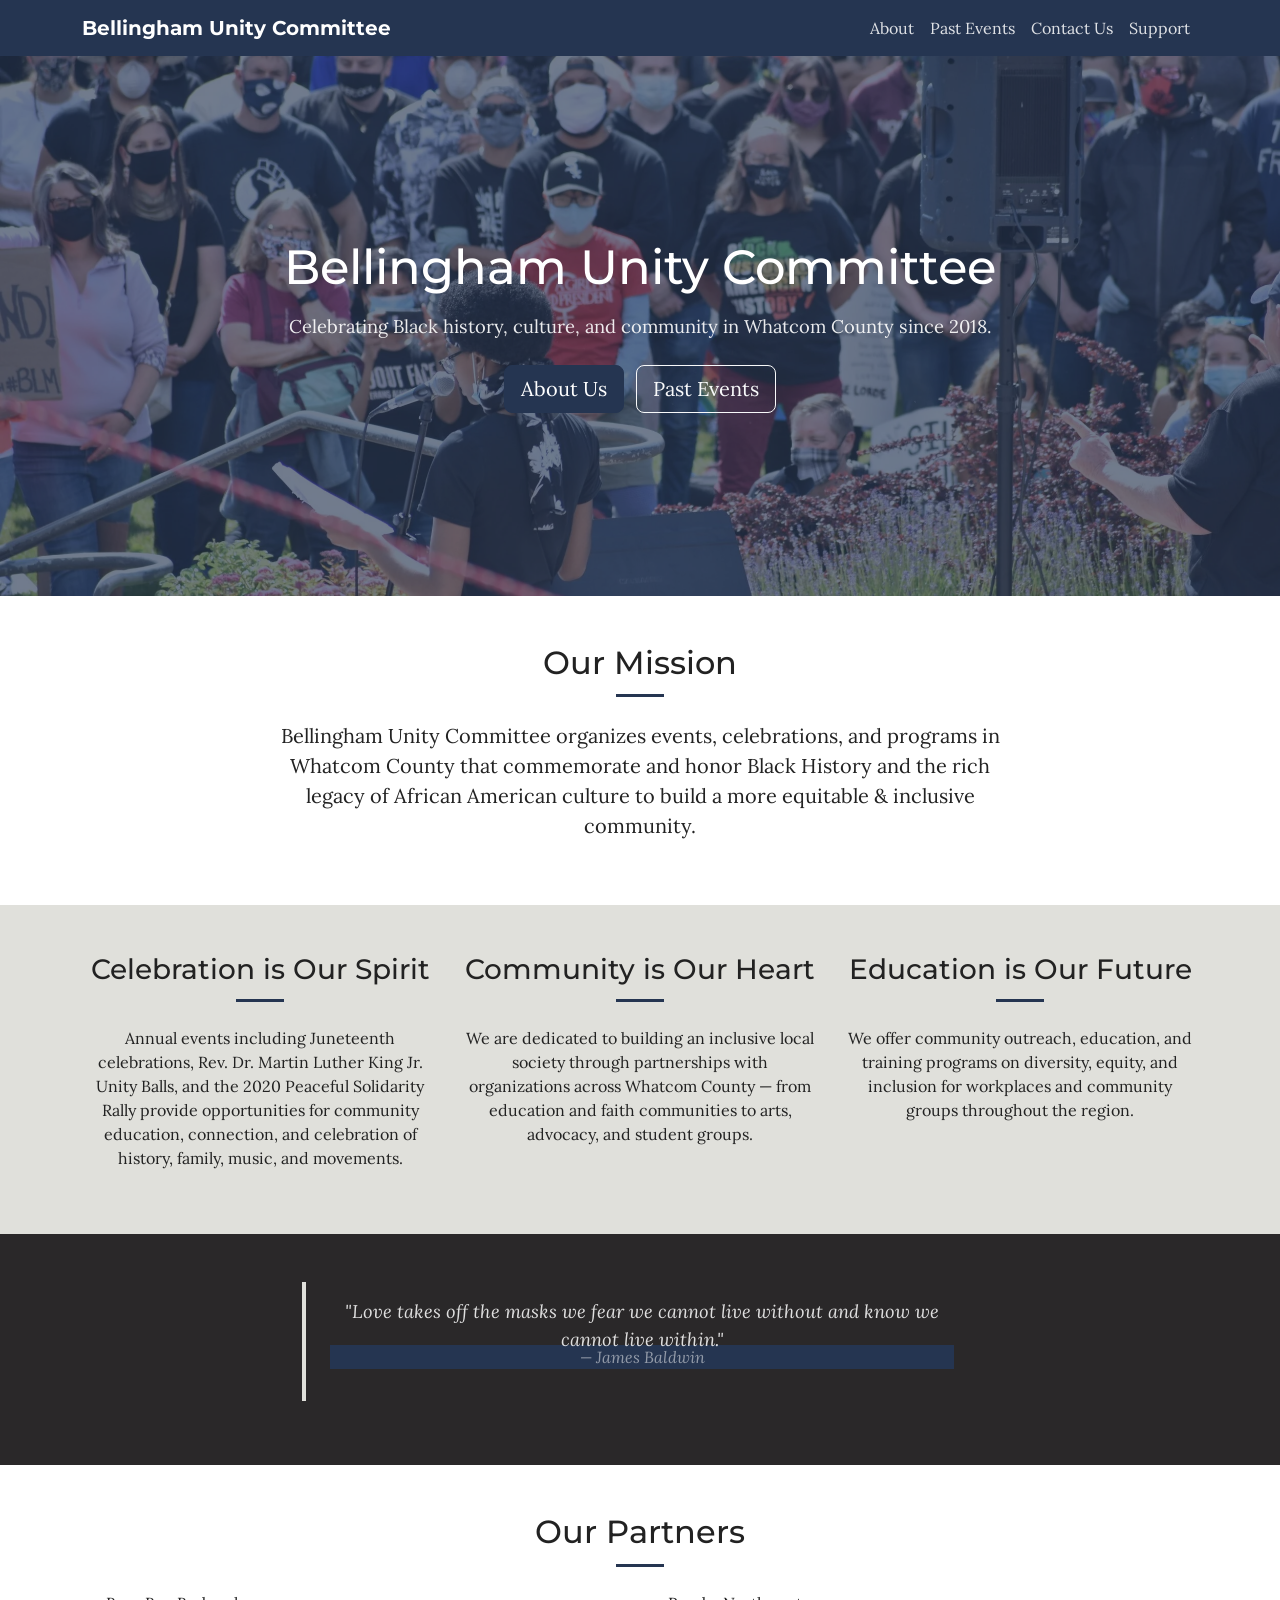
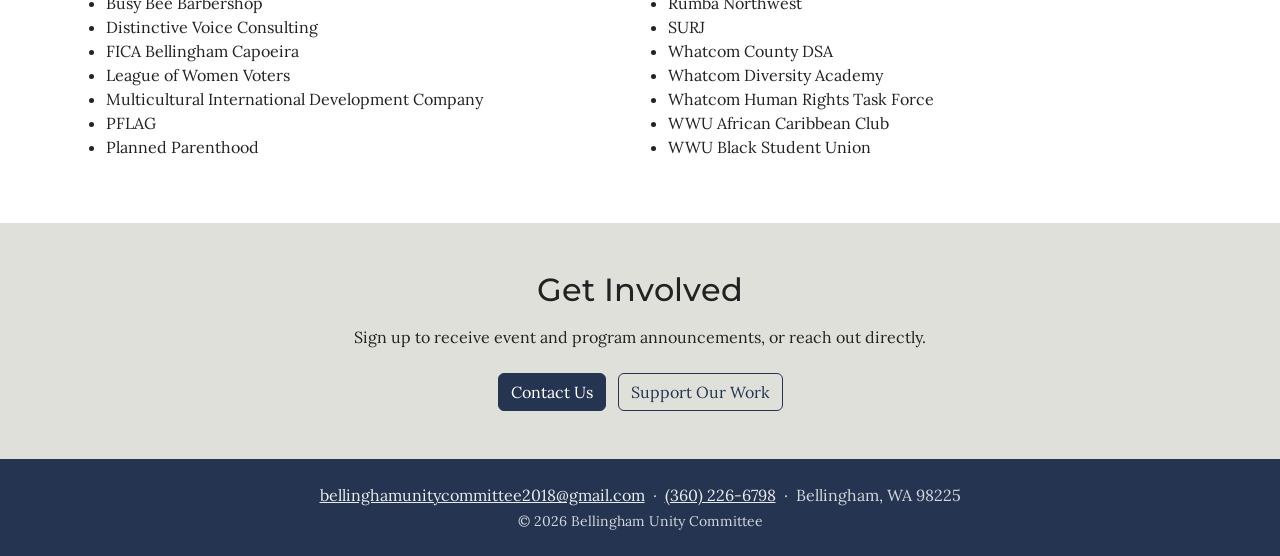
==== index.html @ 89a7ebea "converted to static site" ====
<!DOCTYPE html>
<html lang="en">
<head>
  <meta charset="UTF-8" />
  <meta name="viewport" content="width=device-width, initial-scale=1.0" />
  <meta name="description" content="Bellingham Unity Committee organizes events and programs in Whatcom County that commemorate and honor Black History and African American culture." />
  <title>Bellingham Unity Committee</title>
  <link href="https://cdn.jsdelivr.net/npm/bootstrap@5.3.3/dist/css/bootstrap.min.css" rel="stylesheet" />
  <link href="style.css" rel="stylesheet" />
</head>
<body>

  <nav class="navbar navbar-expand-lg navbar-dark">
    <div class="container">
      <a class="navbar-brand" href="index.html">Bellingham Unity Committee</a>
      <button class="navbar-toggler" type="button" data-bs-toggle="collapse" data-bs-target="#navbarNav" aria-controls="navbarNav" aria-expanded="false" aria-label="Toggle navigation">
        <span class="navbar-toggler-icon"></span>
      </button>
      <div class="collapse navbar-collapse" id="navbarNav">
        <ul class="navbar-nav ms-auto">
          <li class="nav-item"><a class="nav-link" href="about.html">About</a></li>
          <li class="nav-item"><a class="nav-link" href="pastevents.html">Past Events</a></li>
          <li class="nav-item"><a class="nav-link" href="contact.html">Contact Us</a></li>
          <li class="nav-item"><a class="nav-link" href="support.html">Support</a></li>
        </ul>
      </div>
    </div>
  </nav>

  <!-- Hero -->
  <div class="site-hero" style="background-image: url('assets/img/hero.jpg');">
    <div class="container hero-content text-center py-5">
      <h1 class="mb-3">Bellingham Unity Committee</h1>
      <p class="mb-4">Celebrating Black history, culture, and community in Whatcom County since 2018.</p>
      <a href="about.html" class="btn btn-primary btn-lg me-2">About Us</a>
      <a href="pastevents.html" class="btn btn-outline-light btn-lg">Past Events</a>
    </div>
  </div>

  <!-- Mission -->
  <section class="py-5">
    <div class="container text-center" style="max-width: 780px;">
      <h2 class="mb-2">Our Mission</h2>
      <hr class="section-divider" />
      <p class="lead">Bellingham Unity Committee organizes events, celebrations, and programs in Whatcom County that commemorate and honor Black History and the rich legacy of African American culture to build a more equitable &amp; inclusive community.</p>
    </div>
  </section>

  <!-- Three pillars -->
  <section class="section-light py-5">
    <div class="container">
      <div class="row g-4 text-center">
        <div class="col-md-4">
          <h3 class="mb-2">Celebration is Our Spirit</h3>
          <hr class="section-divider" />
          <p>Annual events including Juneteenth celebrations, Rev. Dr. Martin Luther King Jr. Unity Balls, and the 2020 Peaceful Solidarity Rally provide opportunities for community education, connection, and celebration of history, family, music, and movements.</p>
        </div>
        <div class="col-md-4">
          <h3 class="mb-2">Community is Our Heart</h3>
          <hr class="section-divider" />
          <p>We are dedicated to building an inclusive local society through partnerships with organizations across Whatcom County — from education and faith communities to arts, advocacy, and student groups.</p>
        </div>
        <div class="col-md-4">
          <h3 class="mb-2">Education is Our Future</h3>
          <hr class="section-divider" />
          <p>We offer community outreach, education, and training programs on diversity, equity, and inclusion for workplaces and community groups throughout the region.</p>
        </div>
      </div>
    </div>
  </section>

  <!-- Quote -->
  <section class="section-dark py-5">
    <div class="container" style="max-width: 700px;">
      <blockquote class="pull-quote text-center mx-auto">
        <p class="mb-2">"Love takes off the masks we fear we cannot live without and know we cannot live within."</p>
        <footer class="blockquote-footer text-white-50">James Baldwin</footer>
      </blockquote>
    </div>
  </section>

  <!-- Partners -->
  <section class="py-5">
    <div class="container">
      <h2 class="text-center mb-2">Our Partners</h2>
      <hr class="section-divider" />
      <ul class="partner-list">
        <li>Busy Bee Barbershop</li>
        <li>Distinctive Voice Consulting</li>
        <li>FICA Bellingham Capoeira</li>
        <li>League of Women Voters</li>
        <li>Multicultural International Development Company</li>
        <li>PFLAG</li>
        <li>Planned Parenthood</li>
        <li>Rumba Northwest</li>
        <li>SURJ</li>
        <li>Whatcom County DSA</li>
        <li>Whatcom Diversity Academy</li>
        <li>Whatcom Human Rights Task Force</li>
        <li>WWU African Caribbean Club</li>
        <li>WWU Black Student Union</li>
      </ul>
    </div>
  </section>

  <!-- CTA -->
  <section class="section-light py-5 text-center">
    <div class="container">
      <h2 class="mb-3">Get Involved</h2>
      <p class="mb-4">Sign up to receive event and program announcements, or reach out directly.</p>
      <a href="contact.html" class="btn btn-primary me-2">Contact Us</a>
      <a href="support.html" class="btn btn-outline-primary">Support Our Work</a>
    </div>
  </section>

  <footer class="py-4">
    <div class="container text-center">
      <p class="mb-1">
        <a href="mailto:bellinghamunitycommittee2018@gmail.com">bellinghamunitycommittee2018@gmail.com</a>
        &nbsp;&middot;&nbsp;
        <a href="tel:+13602266798">(360) 226-6798</a>
        &nbsp;&middot;&nbsp; Bellingham, WA 98225
      </p>
      <p class="small mb-0">&copy; 2026 Bellingham Unity Committee</p>
    </div>
  </footer>

  <script src="https://cdn.jsdelivr.net/npm/bootstrap@5.3.3/dist/js/bootstrap.bundle.min.js"></script>
</body>
</html>
---- style.css ----
@import url('https://fonts.googleapis.com/css2?family=Lora:ital@0;1&family=Montserrat:wght@400;600;700&display=swap');

:root {
  --primary:    #253551;
  --dark-bg:    #2a2829;
  --light-bg:   #e0e0db;
  --text:       #222;
  --text-muted: #555;
}

body {
  font-family: 'Lora', serif;
  color: var(--text);
  background: #fff;
}

h1, h2, h3, h4, .navbar-brand {
  font-family: 'Montserrat', sans-serif;
}

/* ----- Navbar ----- */
.navbar {
  background-color: var(--primary) !important;
}
.navbar-brand {
  color: #fff !important;
  font-weight: 700;
}
.navbar-brand:hover { color: #e0e0db !important; }
.nav-link { color: rgba(255,255,255,0.85) !important; }
.nav-link:hover, .nav-link.active { color: #fff !important; }

/* ----- Hero ----- */
.site-hero {
  position: relative;
  background-size: cover;
  background-position: center;
  min-height: 60vh;
  display: flex;
  align-items: center;
}
.site-hero::before {
  content: '';
  position: absolute;
  inset: 0;
  background: rgba(37, 53, 81, 0.65);
}
.site-hero .hero-content {
  position: relative;
  z-index: 1;
}
.site-hero h1 {
  font-size: clamp(1.8rem, 4vw, 3rem);
  color: #fff;
}
.site-hero p {
  font-size: 1.15rem;
  color: rgba(255,255,255,0.9);
}

/* ----- Page header (inner pages) ----- */
.page-header {
  background-color: var(--primary);
  padding: 3rem 0 2rem;
}
.page-header h1 {
  color: #fff;
  margin: 0;
}

/* ----- Sections ----- */
.section-light  { background-color: var(--light-bg); }
.section-dark   { background-color: var(--dark-bg); color: #fff; }
.section-dark h2, .section-dark h3 { color: #fff; }

/* ----- Divider ----- */
.section-divider {
  width: 3rem;
  height: 3px;
  background-color: var(--primary);
  margin: 0.75rem auto 1.5rem;
  border: none;
  opacity: 1;
}
.section-dark .section-divider { background-color: var(--light-bg); }

/* ----- Buttons ----- */
.btn-primary {
  background-color: var(--primary);
  border-color: var(--primary);
}
.btn-primary:hover, .btn-primary:focus {
  background-color: #1a2740;
  border-color: #1a2740;
}
.btn-outline-primary {
  color: var(--primary);
  border-color: var(--primary);
}
.btn-outline-primary:hover {
  background-color: var(--primary);
  border-color: var(--primary);
}

/* ----- Links ----- */
a { color: var(--primary); }
a:hover { color: #1a2740; }

/* ----- Event cards ----- */
.event-card img {
  width: 100%;
  height: 220px;
  object-fit: cover;
}
.event-card .card {
  border: none;
  box-shadow: 0 2px 8px rgba(0,0,0,0.1);
  height: 100%;
}
.event-card .card-body { display: flex; flex-direction: column; }
.event-card .card-body .btn { margin-top: auto; align-self: flex-start; }

/* ----- Event detail page ----- */
.event-detail img {
  width: 100%;
  max-height: 420px;
  object-fit: cover;
  border-radius: 4px;
}
.event-back-link {
  font-family: 'Montserrat', sans-serif;
  font-size: 0.9rem;
}

/* ----- Partners ----- */
.partner-list {
  column-count: 2;
  column-gap: 2rem;
  list-style: disc;
  padding-left: 1.5rem;
}
@media (max-width: 576px) {
  .partner-list { column-count: 1; }
}

/* ----- Blockquote ----- */
.pull-quote {
  border-left: 4px solid var(--primary);
  padding: 1rem 1.5rem;
  font-style: italic;
  font-size: 1.15rem;
  color: var(--text-muted);
}
.section-dark .pull-quote {
  border-left-color: var(--light-bg);
  color: rgba(255,255,255,0.85);
}

/* ----- Footer ----- */
footer {
  background-color: var(--primary);
  color: rgba(255,255,255,0.8);
}
footer a { color: rgba(255,255,255,0.9); }
footer a:hover { color: #fff; }
footer h5 { color: #fff; font-family: 'Montserrat', sans-serif; }
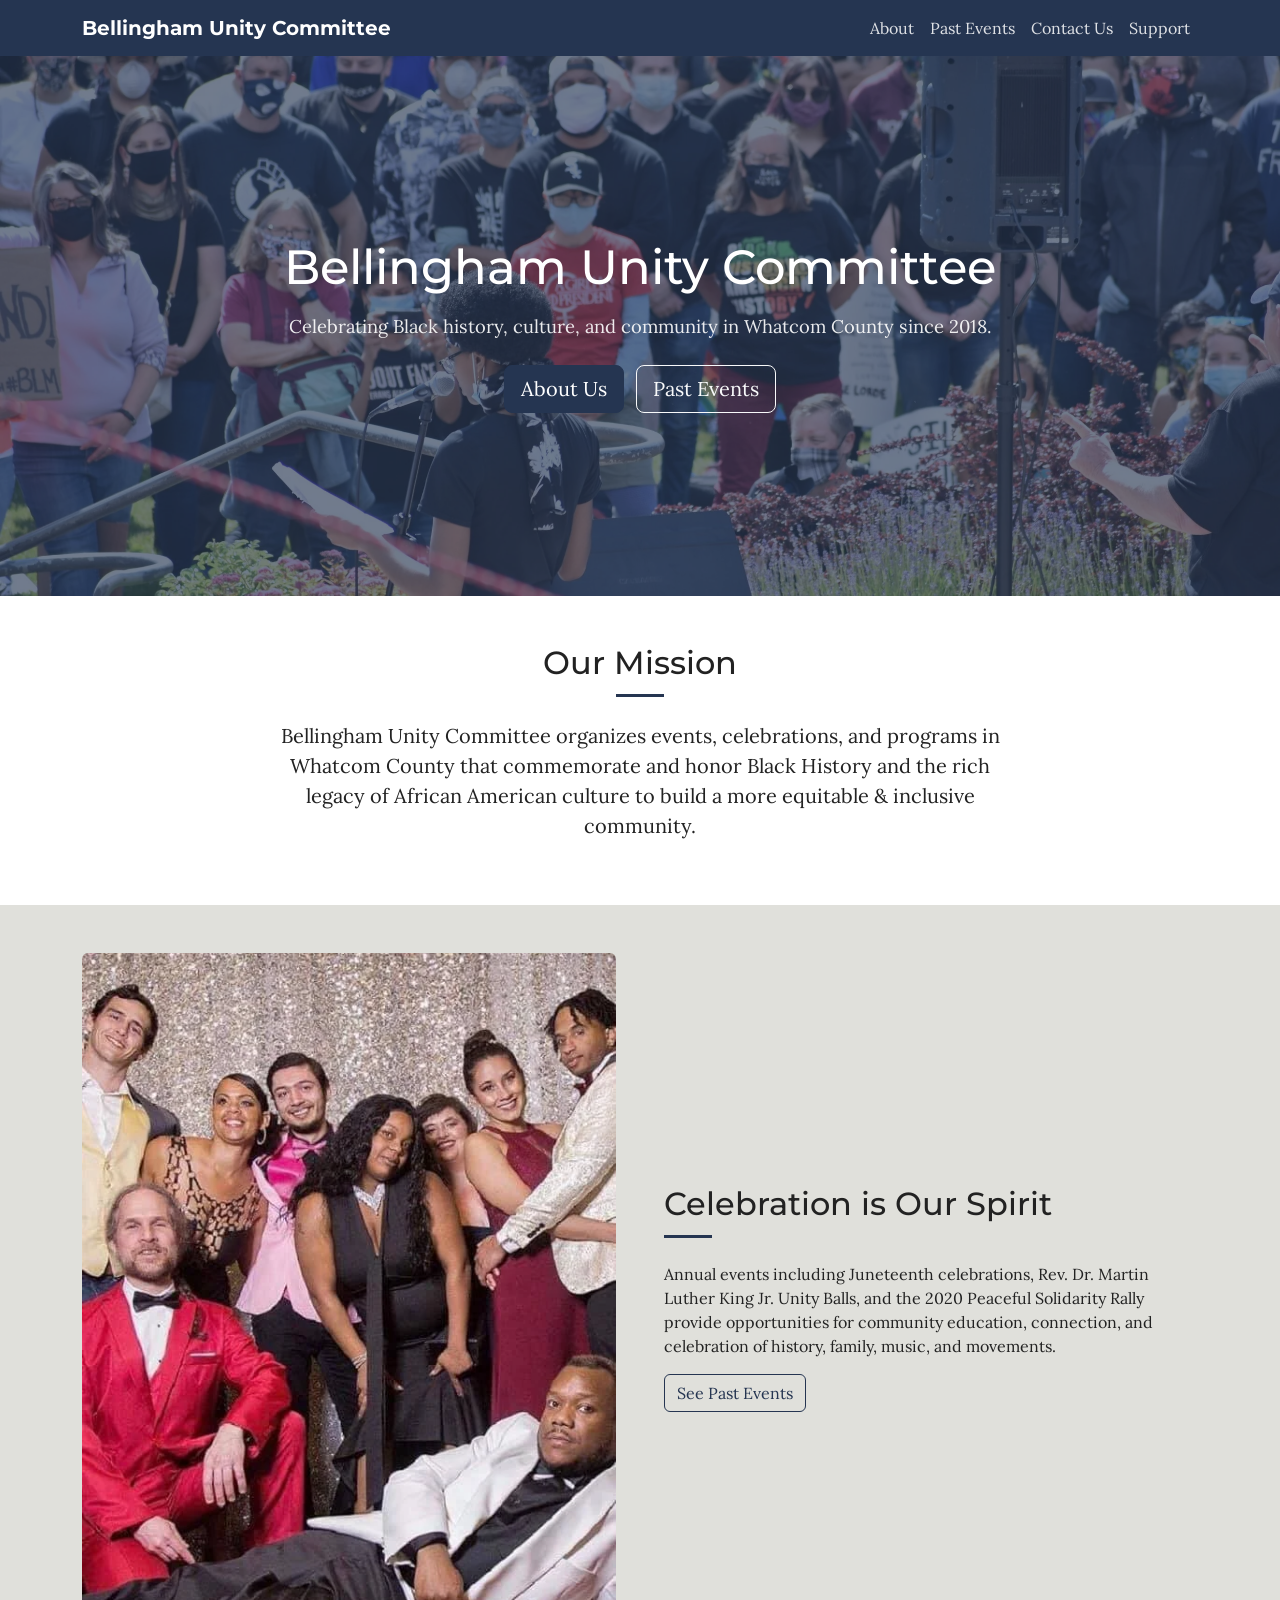
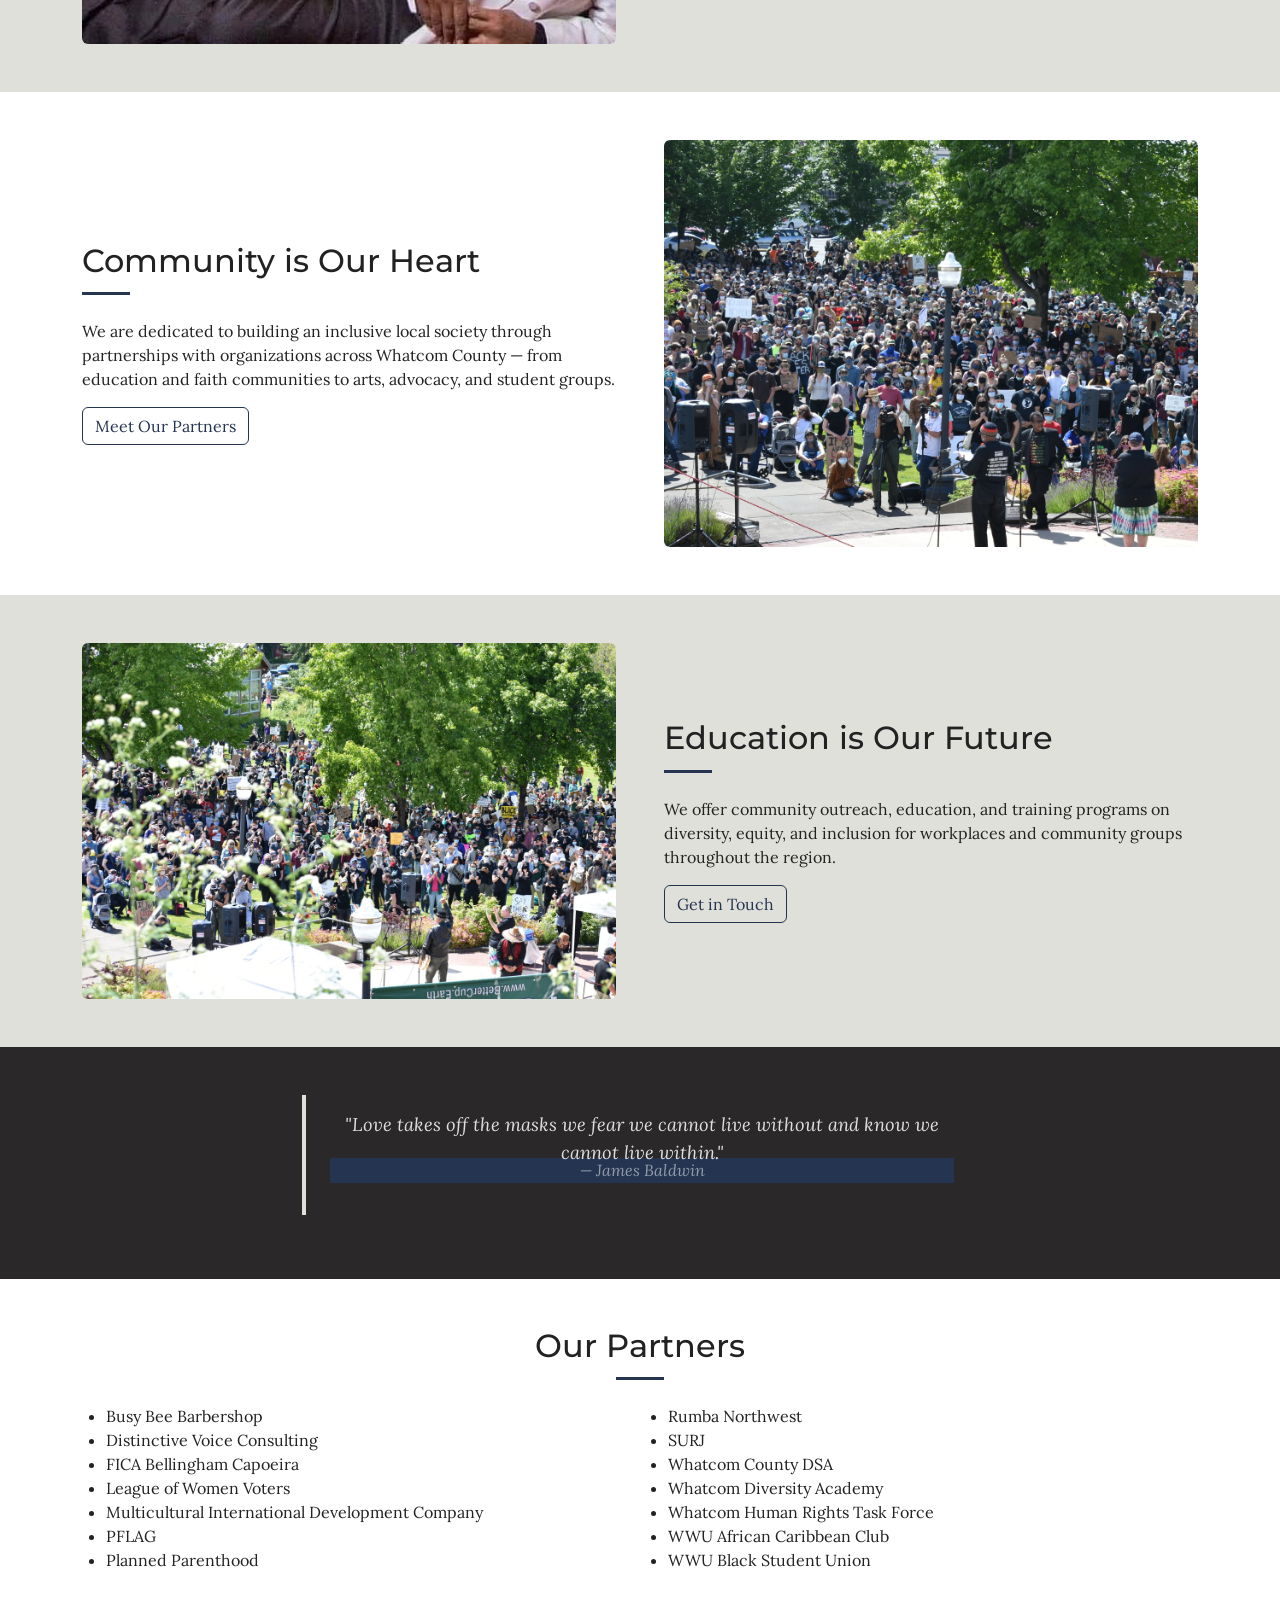
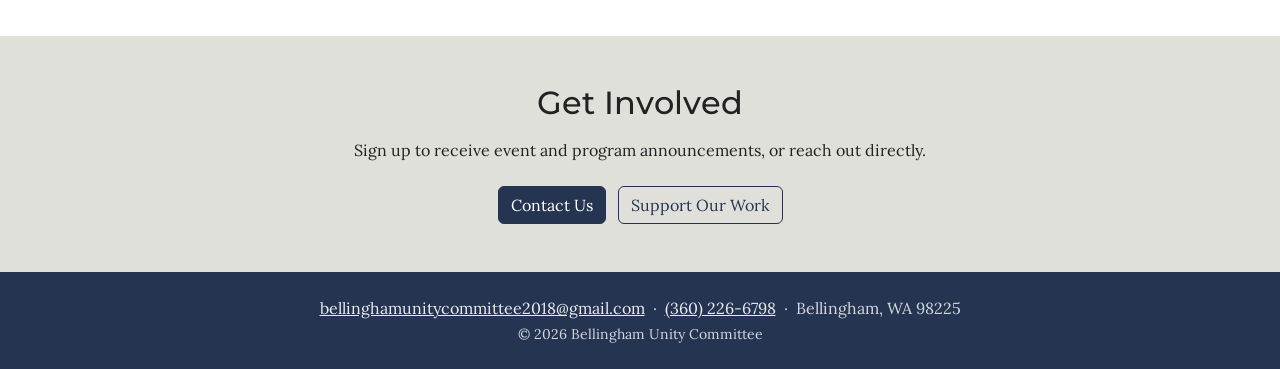
==== commit 353a2c0c: "split up sections" ====
--- a/index.html
+++ b/index.html
@@ -46,24 +46,52 @@
     </div>
   </section>
 
-  <!-- Three pillars -->
-  <section class="section-light py-5">
+  <!-- Celebration -->
+  <section class="py-5 section-light">
     <div class="container">
-      <div class="row g-4 text-center">
-        <div class="col-md-4">
-          <h3 class="mb-2">Celebration is Our Spirit</h3>
-          <hr class="section-divider" />
+      <div class="row align-items-center g-5">
+        <div class="col-md-6">
+          <img src="assets/img/pastevents/mlk-ball.jpg" alt="MLK Unity Ball" class="img-fluid rounded" />
+        </div>
+        <div class="col-md-6">
+          <h2 class="mb-2">Celebration is Our Spirit</h2>
+          <hr class="section-divider" style="margin-left:0;" />
           <p>Annual events including Juneteenth celebrations, Rev. Dr. Martin Luther King Jr. Unity Balls, and the 2020 Peaceful Solidarity Rally provide opportunities for community education, connection, and celebration of history, family, music, and movements.</p>
+          <a href="pastevents.html" class="btn btn-outline-primary">See Past Events</a>
         </div>
-        <div class="col-md-4">
-          <h3 class="mb-2">Community is Our Heart</h3>
-          <hr class="section-divider" />
+      </div>
+    </div>
+  </section>
+
+  <!-- Community -->
+  <section class="py-5">
+    <div class="container">
+      <div class="row align-items-center g-5 flex-md-row-reverse">
+        <div class="col-md-6">
+          <img src="assets/img/community.jpg" alt="Community gathering" class="img-fluid rounded" />
+        </div>
+        <div class="col-md-6">
+          <h2 class="mb-2">Community is Our Heart</h2>
+          <hr class="section-divider" style="margin-left:0;" />
           <p>We are dedicated to building an inclusive local society through partnerships with organizations across Whatcom County — from education and faith communities to arts, advocacy, and student groups.</p>
+          <a href="about.html" class="btn btn-outline-primary">Meet Our Partners</a>
         </div>
-        <div class="col-md-4">
-          <h3 class="mb-2">Education is Our Future</h3>
-          <hr class="section-divider" />
+      </div>
+    </div>
+  </section>
+
+  <!-- Education -->
+  <section class="py-5 section-light">
+    <div class="container">
+      <div class="row align-items-center g-5">
+        <div class="col-md-6">
+          <img src="assets/img/education.jpg" alt="Education and outreach" class="img-fluid rounded" />
+        </div>
+        <div class="col-md-6">
+          <h2 class="mb-2">Education is Our Future</h2>
+          <hr class="section-divider" style="margin-left:0;" />
           <p>We offer community outreach, education, and training programs on diversity, equity, and inclusion for workplaces and community groups throughout the region.</p>
+          <a href="contact.html" class="btn btn-outline-primary">Get in Touch</a>
         </div>
       </div>
     </div>
